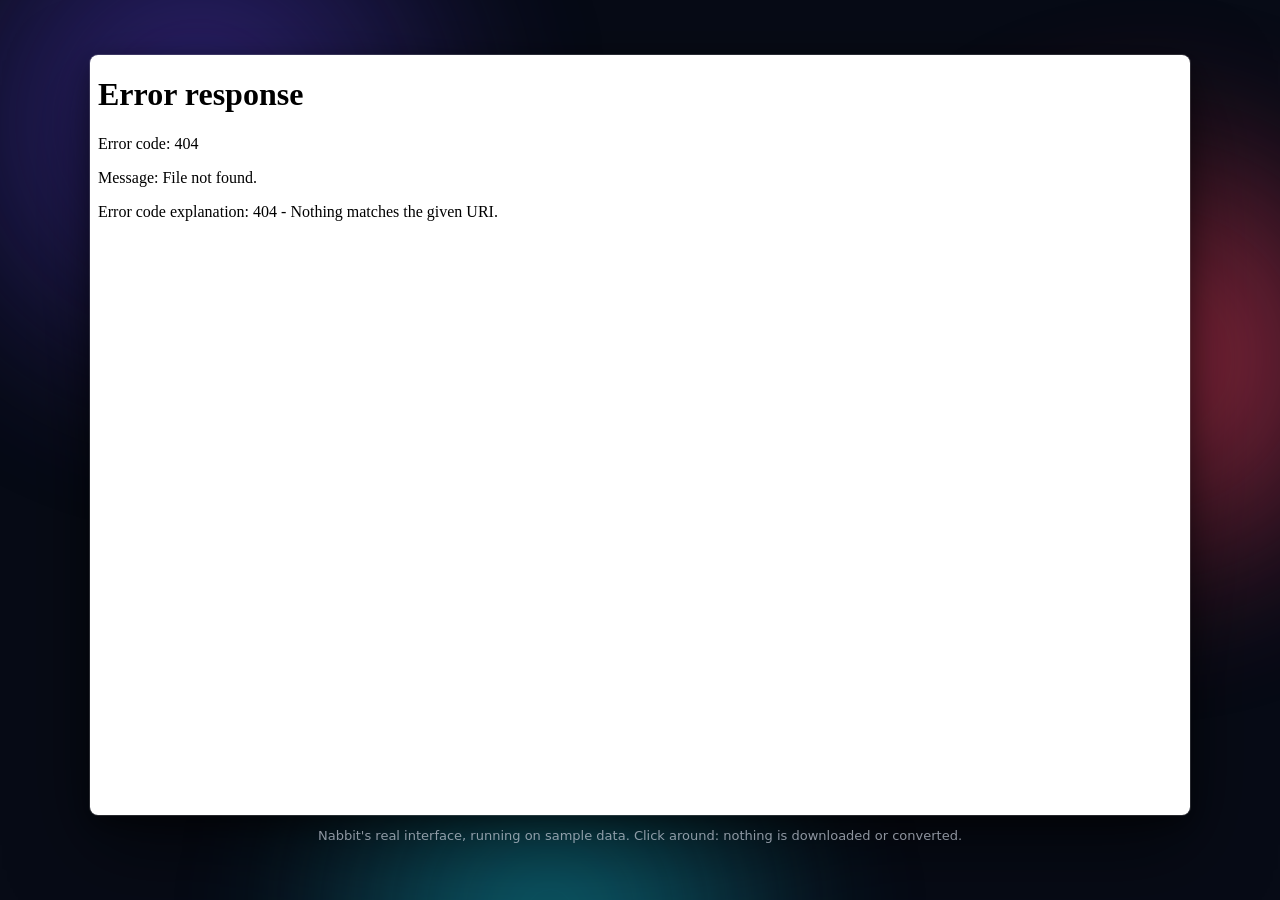
==== docs/index.html @ cf2ea2ec "Add files via upload" ====
<!DOCTYPE html>
<html lang="en">
<head>
<meta charset="utf-8">
<meta name="viewport" content="width=device-width, initial-scale=1">
<title>Nabbit interface</title>
<style>
/*
VOICE: quiet presentation; the app speaks for itself.
IDEA: a desktop with the Nabbit window open on it.
PICTURE: the live interface, scaled to fit, its acrylic blur over a soft bloom wallpaper.
COLOUR and TYPE: night-blue wallpaper with red, violet and teal blooms; the app's own type.
LAYOUT: the window centred, one small caption under it.
*/
:root{color-scheme:dark}
*{box-sizing:border-box;min-width:0}
html,body{margin:0;height:100%}
body{background:#070b16;color:#c9cfdb;font:13px/1.4 "Segoe UI",system-ui,sans-serif;overflow:hidden;display:grid;place-items:center}
.wall{position:fixed;inset:0;overflow:hidden}
.wall i{position:absolute;border-radius:50%;filter:blur(60px);opacity:.85}
.wall i:nth-child(1){width:55vmax;height:55vmax;left:-12vmax;top:-18vmax;background:radial-gradient(circle,#3b2a8f,transparent 68%)}
.wall i:nth-child(2){width:48vmax;height:48vmax;right:-14vmax;top:4vmax;background:radial-gradient(circle,#c2334d,transparent 66%)}
.wall i:nth-child(3){width:50vmax;height:50vmax;left:18vmax;bottom:-26vmax;background:radial-gradient(circle,#0f7a8a,transparent 66%)}
.wall i:nth-child(4){width:18vmax;height:18vmax;left:52vmax;top:30vmax;background:radial-gradient(circle,#f0a35e,transparent 70%);opacity:.5}
.stage{position:relative;display:flex;flex-direction:column;align-items:center;gap:12px}
.win{width:1100px;height:760px;transform-origin:top left;border-radius:8px;overflow:hidden;
  box-shadow:0 0 0 1px rgba(255,255,255,.14),0 30px 80px rgba(0,0,0,.55),0 8px 24px rgba(0,0,0,.4);
  background:rgba(20,22,30,.35);backdrop-filter:blur(42px) saturate(1.5);-webkit-backdrop-filter:blur(42px) saturate(1.5)}
.win iframe{display:block;width:100%;height:100%;border:0;background:transparent}
.box{position:relative}
.cap{opacity:.7;text-align:center;padding:0 16px}
@media (prefers-reduced-motion:no-preference){.box{animation:rise .6s cubic-bezier(.2,.8,.2,1) both}@keyframes rise{from{opacity:0;transform:translateY(14px)}}}
</style>
</head>
<body>
<div class="wall" aria-hidden="true"><i></i><i></i><i></i><i></i></div>
<div class="stage">
  <div class="box" id="box"><div class="win" id="win"><iframe src="app/src/index.html" title="Nabbit app interface" allowtransparency="true"></iframe></div></div>
  <div class="cap">Nabbit's real interface, running on sample data. Click around: nothing is downloaded or converted.</div>
</div>
<script>
{
  const win = document.getElementById('win'), box = document.getElementById('box');
  const W = 1100, H = 760;
  const fit = () => {
    const s = Math.min(1, (innerWidth - 32) / W, (innerHeight - 64) / H);
    win.style.transform = `scale(${s})`;
    box.style.width = W * s + 'px';
    box.style.height = H * s + 'px';
  };
  const ro = new ResizeObserver(fit);
  ro.observe(document.body);
  fit();
}
</script>
</body>
</html>
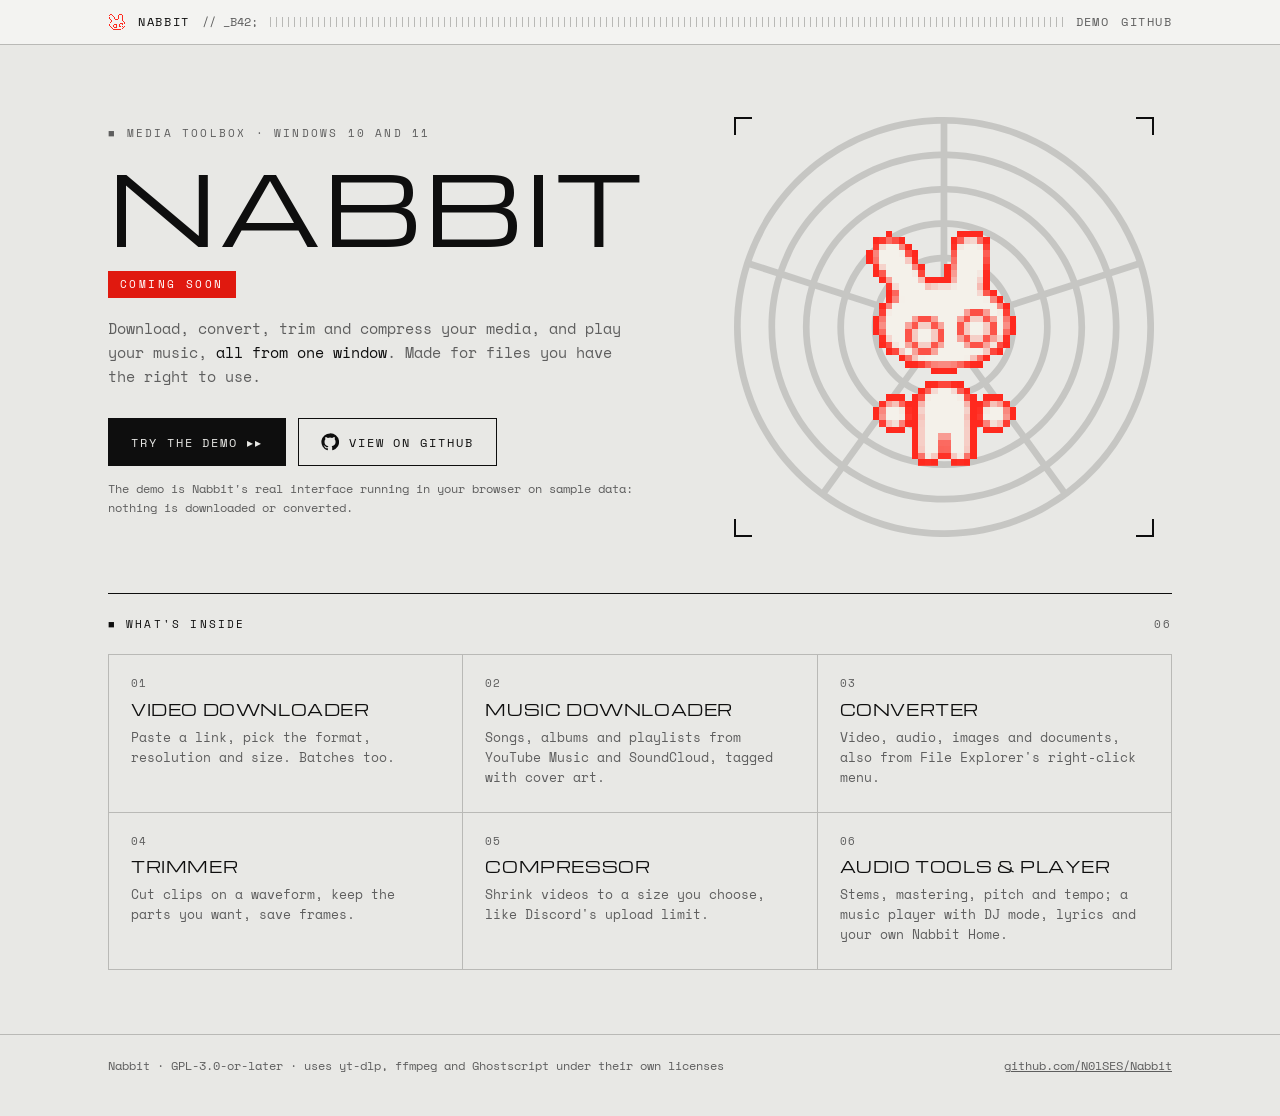
==== commit 13f54675: "Add files via upload" ====
--- a/docs/index.html
+++ b/docs/index.html
@@ -1,57 +1,141 @@
-<!DOCTYPE html>
+<!doctype html>
 <html lang="en">
 <head>
 <meta charset="utf-8">
 <meta name="viewport" content="width=device-width, initial-scale=1">
-<title>Nabbit interface</title>
+<title>Nabbit · Media toolbox for Windows · Coming soon</title>
+<meta name="description" content="Nabbit: download, convert, trim and compress your media, play your music, all from one window. Coming soon for Windows 10 and 11.">
+<meta property="og:title" content="Nabbit · coming soon">
+<meta property="og:description" content="A media toolbox for Windows: download, convert, trim, compress and play. Try the interface in your browser.">
+<meta property="og:image" content="site/nabbit-card.png">
+<meta name="theme-color" content="#0c0c0c">
+<link rel="icon" href="site/icon.png">
 <style>
-/*
-VOICE: quiet presentation; the app speaks for itself.
-IDEA: a desktop with the Nabbit window open on it.
-PICTURE: the live interface, scaled to fit, its acrylic blur over a soft bloom wallpaper.
-COLOUR and TYPE: night-blue wallpaper with red, violet and teal blooms; the app's own type.
-LAYOUT: the window centred, one small caption under it.
-*/
-:root{color-scheme:dark}
-*{box-sizing:border-box;min-width:0}
-html,body{margin:0;height:100%}
-body{background:#070b16;color:#c9cfdb;font:13px/1.4 "Segoe UI",system-ui,sans-serif;overflow:hidden;display:grid;place-items:center}
-.wall{position:fixed;inset:0;overflow:hidden}
-.wall i{position:absolute;border-radius:50%;filter:blur(60px);opacity:.85}
-.wall i:nth-child(1){width:55vmax;height:55vmax;left:-12vmax;top:-18vmax;background:radial-gradient(circle,#3b2a8f,transparent 68%)}
-.wall i:nth-child(2){width:48vmax;height:48vmax;right:-14vmax;top:4vmax;background:radial-gradient(circle,#c2334d,transparent 66%)}
-.wall i:nth-child(3){width:50vmax;height:50vmax;left:18vmax;bottom:-26vmax;background:radial-gradient(circle,#0f7a8a,transparent 66%)}
-.wall i:nth-child(4){width:18vmax;height:18vmax;left:52vmax;top:30vmax;background:radial-gradient(circle,#f0a35e,transparent 70%);opacity:.5}
-.stage{position:relative;display:flex;flex-direction:column;align-items:center;gap:12px}
-.win{width:1100px;height:760px;transform-origin:top left;border-radius:8px;overflow:hidden;
-  box-shadow:0 0 0 1px rgba(255,255,255,.14),0 30px 80px rgba(0,0,0,.55),0 8px 24px rgba(0,0,0,.4);
-  background:rgba(20,22,30,.35);backdrop-filter:blur(42px) saturate(1.5);-webkit-backdrop-filter:blur(42px) saturate(1.5)}
-.win iframe{display:block;width:100%;height:100%;border:0;background:transparent}
-.box{position:relative}
-.cap{opacity:.7;text-align:center;padding:0 16px}
-@media (prefers-reduced-motion:no-preference){.box{animation:rise .6s cubic-bezier(.2,.8,.2,1) both}@keyframes rise{from{opacity:0;transform:translateY(14px)}}}
+@font-face { font-family: Michroma; src: url(site/fonts/Michroma-Regular.ttf) format('truetype'); font-display: swap; }
+@font-face { font-family: 'Space Mono'; src: url(site/fonts/SpaceMono-Regular.ttf) format('truetype'); font-display: swap; }
+@font-face { font-family: 'Space Mono'; src: url(site/fonts/SpaceMono-Bold.ttf) format('truetype'); font-weight: 700; font-display: swap; }
+:root {
+  --bg: #0c0c0c; --panel: #151514; --line: #3a3a38; --text: #e9e9e6; --muted: #9c9c98; --red: #ff2a1f; --ink: invert(1);
+  --display: Michroma, Bahnschrift, 'Segoe UI', sans-serif; --mono: 'Space Mono', Consolas, monospace;
+  color-scheme: dark;
+}
+@media (prefers-color-scheme: light) {
+  :root { --bg: #e8e8e5; --panel: #f3f3f1; --line: #b9b9b6; --text: #0e0e0e; --muted: #5e5e5e; --red: #e0190f; --ink: none; color-scheme: light; }
+}
+* { box-sizing: border-box; }
+html, body { margin: 0; background: var(--bg); color: var(--text); font: 14px/1.6 var(--mono); }
+a { color: inherit; }
+.wrap { max-width: 1120px; margin: 0 auto; padding: 0 28px; }
+
+/* top bar, like the app's title bar */
+.bar { border-bottom: 1px solid var(--line); background: var(--panel); }
+.bar .wrap { display: flex; align-items: center; gap: 12px; height: 44px; font-size: 12px; color: var(--muted); }
+.bar img { width: 18px; height: 18px; image-rendering: pixelated; }
+.bar b { color: var(--text); letter-spacing: .14em; font-weight: 400; }
+.ticks { flex: 1; height: 10px; background: repeating-linear-gradient(90deg, var(--line) 0 1px, transparent 1px 6px); }
+.bar a { text-decoration: none; letter-spacing: .12em; text-transform: uppercase; }
+.bar a:hover { color: var(--red); }
+
+/* hero */
+.hero { display: grid; grid-template-columns: minmax(0, 1.25fr) minmax(0, 1fr); gap: 40px; align-items: center; padding: 72px 0 56px; }
+.kicker { font-size: 11px; letter-spacing: .2em; color: var(--muted); text-transform: uppercase; display: flex; gap: 10px; align-items: center; }
+.kicker::before { content: '■'; }
+.soon { display: inline-block; margin-top: 18px; padding: 5px 12px; background: var(--red); color: #fff; font-size: 11px; letter-spacing: .22em; text-transform: uppercase; }
+h1 { margin: 14px 0 0; font: 400 clamp(44px, 8vw, 96px)/1 var(--display); letter-spacing: .02em; text-transform: uppercase; }
+.lead { margin: 18px 0 0; max-width: 520px; font-size: 15px; color: var(--muted); }
+.lead strong { color: var(--text); font-weight: 400; }
+.acts { display: flex; flex-wrap: wrap; gap: 12px; margin-top: 30px; }
+.btn { display: inline-flex; align-items: center; gap: 10px; min-height: 48px; padding: 0 22px; border: 1px solid var(--text); text-decoration: none;
+  font-size: 12px; letter-spacing: .16em; text-transform: uppercase; transition: background .2s, color .2s, border-color .2s; }
+.btn.primary { background: var(--text); color: var(--bg); }
+.btn:hover, .btn:focus-visible { background: var(--red); border-color: var(--red); color: #fff; outline: none; }
+.btn svg { width: 18px; height: 18px; flex: none; }
+.note { margin-top: 14px; font-size: 11.5px; color: var(--muted); }
+
+.stage { position: relative; aspect-ratio: 1; max-width: 420px; justify-self: center; width: 100%; }
+.stage .radar { position: absolute; inset: 0; width: 100%; height: 100%; filter: var(--ink); opacity: .14; animation: spin 60s linear infinite; }
+.stage .rabbit { position: absolute; left: 50%; top: 52%; width: 62%; translate: -50% -50%; image-rendering: pixelated; animation: bob 1.1s steps(2, end) infinite; }
+.stage .corner { position: absolute; width: 18px; height: 18px; border: 0 solid var(--text); }
+.stage .c1 { top: 0; left: 0; border-top-width: 2px; border-left-width: 2px; } .stage .c2 { top: 0; right: 0; border-top-width: 2px; border-right-width: 2px; }
+.stage .c3 { bottom: 0; left: 0; border-bottom-width: 2px; border-left-width: 2px; } .stage .c4 { bottom: 0; right: 0; border-bottom-width: 2px; border-right-width: 2px; }
+@keyframes spin { to { rotate: 360deg; } }
+@keyframes bob { 50% { translate: -50% calc(-50% - 6px); } }
+@media (prefers-reduced-motion: reduce) { .stage .radar, .stage .rabbit { animation: none; } }
+
+/* tools */
+.sec { border-top: 1px solid var(--text); padding: 22px 0 64px; }
+.sec h2 { margin: 0 0 22px; display: flex; justify-content: space-between; font: 400 11px var(--mono); letter-spacing: .2em; text-transform: uppercase; }
+.sec h2 span:first-child::before { content: '■ '; }
+.sec h2 span:last-child { color: var(--muted); }
+.tools { display: grid; grid-template-columns: repeat(3, minmax(0, 1fr)); gap: 0; border-left: 1px solid var(--line); border-top: 1px solid var(--line); }
+.tool { padding: 20px 22px 24px; border-right: 1px solid var(--line); border-bottom: 1px solid var(--line); }
+.tool .n { font-size: 11px; color: var(--muted); letter-spacing: .1em; }
+.tool h3 { margin: 6px 0 8px; font: 400 15px var(--display); letter-spacing: .04em; text-transform: uppercase; }
+.tool p { margin: 0; font-size: 12.5px; color: var(--muted); }
+
+footer { border-top: 1px solid var(--line); padding: 22px 0 40px; font-size: 11.5px; color: var(--muted); }
+footer .wrap { display: flex; flex-wrap: wrap; gap: 8px 24px; justify-content: space-between; }
+
+@media (max-width: 820px) {
+  .hero { grid-template-columns: 1fr; padding-top: 44px; }
+  .stage { max-width: 280px; order: -1; }
+  .tools { grid-template-columns: 1fr 1fr; }
+}
+@media (max-width: 520px) { .tools { grid-template-columns: 1fr; } .bar .ticks { display: none; } }
 </style>
 </head>
 <body>
-<div class="wall" aria-hidden="true"><i></i><i></i><i></i><i></i></div>
-<div class="stage">
-  <div class="box" id="box"><div class="win" id="win"><iframe src="app/src/index.html" title="Nabbit app interface" allowtransparency="true"></iframe></div></div>
-  <div class="cap">Nabbit's real interface, running on sample data. Click around: nothing is downloaded or converted.</div>
-</div>
-<script>
-{
-  const win = document.getElementById('win'), box = document.getElementById('box');
-  const W = 1100, H = 760;
-  const fit = () => {
-    const s = Math.min(1, (innerWidth - 32) / W, (innerHeight - 64) / H);
-    win.style.transform = `scale(${s})`;
-    box.style.width = W * s + 'px';
-    box.style.height = H * s + 'px';
-  };
-  const ro = new ResizeObserver(fit);
-  ro.observe(document.body);
-  fit();
-}
-</script>
+<header class="bar">
+  <div class="wrap">
+    <img src="site/icon.png" alt="">
+    <b>NABBIT</b><span>// _B42;</span>
+    <span class="ticks" aria-hidden="true"></span>
+    <a href="demo/">Demo</a>
+    <a href="https://github.com/N0lSES/Nabbit">GitHub</a>
+  </div>
+</header>
+
+<main class="wrap">
+  <section class="hero">
+    <div>
+      <div class="kicker">Media toolbox · Windows 10 and 11</div>
+      <h1>Nabbit</h1>
+      <span class="soon">Coming soon</span>
+      <p class="lead">Download, convert, trim and compress your media, and play your music, <strong>all from one window</strong>. Made for files you have the right to use.</p>
+      <div class="acts">
+        <a class="btn primary" href="demo/">Try the demo ▸▸</a>
+        <a class="btn" href="https://github.com/N0lSES/Nabbit">
+          <svg viewBox="0 0 24 24" fill="currentColor" aria-hidden="true"><path d="M12 .5a11.5 11.5 0 0 0-3.64 22.41c.58.1.79-.25.79-.56v-2c-3.2.7-3.88-1.37-3.88-1.37-.52-1.33-1.28-1.69-1.28-1.69-1.05-.72.08-.7.08-.7 1.16.08 1.77 1.19 1.77 1.19 1.03 1.77 2.7 1.26 3.36.96.1-.75.4-1.26.73-1.55-2.55-.29-5.24-1.28-5.24-5.69 0-1.26.45-2.29 1.19-3.09-.12-.29-.52-1.46.11-3.05 0 0 .97-.31 3.17 1.18a11 11 0 0 1 5.77 0c2.2-1.49 3.17-1.18 3.17-1.18.63 1.59.23 2.76.11 3.05.74.8 1.19 1.83 1.19 3.09 0 4.42-2.7 5.39-5.26 5.68.41.36.78 1.06.78 2.14v3.17c0 .31.21.67.8.56A11.5 11.5 0 0 0 12 .5Z"/></svg>
+          View on GitHub
+        </a>
+      </div>
+      <p class="note">The demo is Nabbit's real interface running in your browser on sample data: nothing is downloaded or converted.</p>
+    </div>
+    <div class="stage" aria-hidden="true">
+      <img class="radar" src="site/radar.svg" alt="">
+      <img class="rabbit" src="site/nabbit.png" alt="">
+      <span class="corner c1"></span><span class="corner c2"></span><span class="corner c3"></span><span class="corner c4"></span>
+    </div>
+  </section>
+
+  <section class="sec" aria-labelledby="tools-h">
+    <h2 id="tools-h"><span>What's inside</span><span>06</span></h2>
+    <div class="tools">
+      <div class="tool"><div class="n">01</div><h3>Video downloader</h3><p>Paste a link, pick the format, resolution and size. Batches too.</p></div>
+      <div class="tool"><div class="n">02</div><h3>Music downloader</h3><p>Songs, albums and playlists from YouTube Music and SoundCloud, tagged with cover art.</p></div>
+      <div class="tool"><div class="n">03</div><h3>Converter</h3><p>Video, audio, images and documents, also from File Explorer's right-click menu.</p></div>
+      <div class="tool"><div class="n">04</div><h3>Trimmer</h3><p>Cut clips on a waveform, keep the parts you want, save frames.</p></div>
+      <div class="tool"><div class="n">05</div><h3>Compressor</h3><p>Shrink videos to a size you choose, like Discord's upload limit.</p></div>
+      <div class="tool"><div class="n">06</div><h3>Audio tools &amp; player</h3><p>Stems, mastering, pitch and tempo; a music player with DJ mode, lyrics and your own Nabbit Home.</p></div>
+    </div>
+  </section>
+</main>
+
+<footer>
+  <div class="wrap">
+    <span>Nabbit · GPL-3.0-or-later · uses yt-dlp, ffmpeg and Ghostscript under their own licenses</span>
+    <span><a href="https://github.com/N0lSES/Nabbit">github.com/N0lSES/Nabbit</a></span>
+  </div>
+</footer>
 </body>
 </html>
